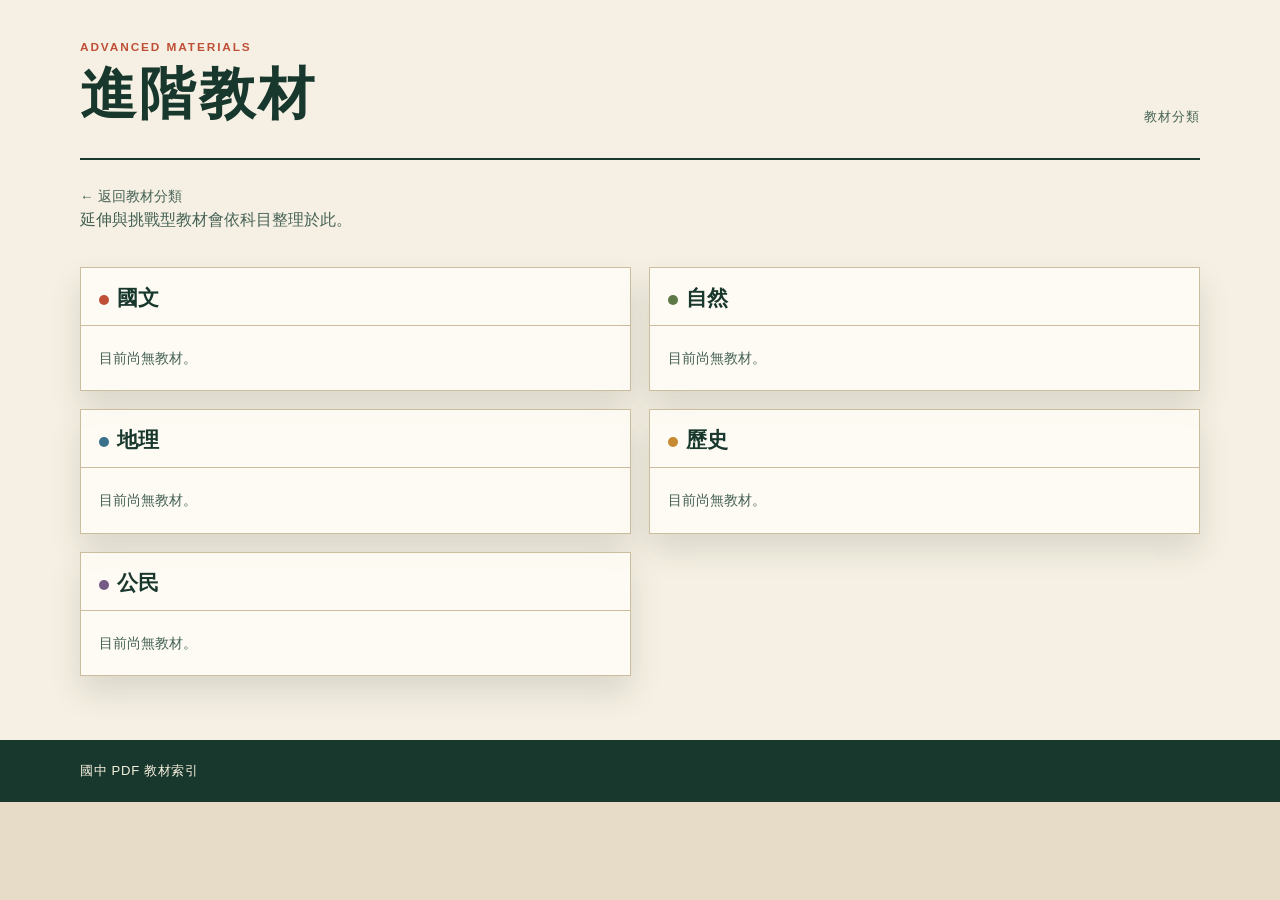
==== advanced.html @ bbd486d7 "Initial PDF textbook index website" ====
<!doctype html>
<html lang="zh-Hant"><head><meta charset="utf-8"><meta name="viewport" content="width=device-width, initial-scale=1"><title>進階教材｜國中PDF教材</title><link rel="stylesheet" href="styles.css"></head><body><header class="site-header"><div><p class="eyebrow">ADVANCED MATERIALS</p><h1>進階教材</h1></div><span class="header-mark">教材分類</span></header><main><a class="crumb" href="index.html">← 返回教材分類</a><p class="term-description">延伸與挑戰型教材會依科目整理於此。</p><section class="subject-grid"><article class="subject chinese"><div class="subject-head"><h2><span class="tag"></span>國文</h2></div><p class="empty">目前尚無教材。</p></article><article class="subject science"><div class="subject-head"><h2><span class="tag"></span>自然</h2></div><p class="empty">目前尚無教材。</p></article><article class="subject geography"><div class="subject-head"><h2><span class="tag"></span>地理</h2></div><p class="empty">目前尚無教材。</p></article><article class="subject history"><div class="subject-head"><h2><span class="tag"></span>歷史</h2></div><p class="empty">目前尚無教材。</p></article><article class="subject civics"><div class="subject-head"><h2><span class="tag"></span>公民</h2></div><p class="empty">目前尚無教材。</p></article></section></main><footer class="site-footer">國中 PDF 教材索引</footer></body></html>
---- styles.css ----
:root {
  --ink: #18372d;
  --ink-soft: #466155;
  --paper: #f5f0e3;
  --paper-deep: #e6dcc7;
  --line: #cbbd9e;
  --vermilion: #bf4f36;
  --gold: #c78932;
  --sky: #39718a;
  --leaf: #5d7a46;
  --violet: #735a85;
  --shadow: 0 16px 30px rgba(36, 47, 33, .13);
}

* { box-sizing: border-box; }

html { background: var(--paper-deep); }

body {
  margin: 0;
  color: var(--ink);
  font-family: "Noto Sans TC", "Microsoft JhengHei", sans-serif;
  background-color: var(--paper);
  background-image: radial-gradient(rgba(66, 77, 50, .08) .7px, transparent .7px);
  background-size: 6px 6px;
}

a { color: inherit; }

.site-header {
  width: min(1120px, calc(100% - 40px));
  margin: 0 auto;
  padding: 42px 0 32px;
  display: flex;
  align-items: flex-end;
  justify-content: space-between;
  gap: 24px;
  border-bottom: 2px solid var(--ink);
}

.eyebrow {
  margin: 0 0 10px;
  color: var(--vermilion);
  font: 700 .74rem/1 "Noto Sans TC", "Microsoft JhengHei", sans-serif;
  letter-spacing: .16em;
}

h1, h2, h3, p { margin-top: 0; }

h1 {
  margin-bottom: 0;
  font-family: "Noto Serif TC", "PMingLiU", serif;
  font-size: clamp(2rem, 4.4vw, 3.8rem);
  line-height: 1.1;
  letter-spacing: .06em;
}

.header-mark {
  color: var(--ink-soft);
  font-size: .83rem;
  letter-spacing: .08em;
  white-space: nowrap;
}

main { width: min(1120px, calc(100% - 40px)); margin: 0 auto; }

.intro {
  max-width: 650px;
  margin: 42px 0 30px;
  color: var(--ink-soft);
  font-size: 1.05rem;
  line-height: 1.9;
}

.section-label {
  display: flex;
  align-items: center;
  gap: 12px;
  margin: 0 0 18px;
  font-size: .82rem;
  letter-spacing: .12em;
}

.section-label::after { content: ""; height: 1px; flex: 1; background: var(--line); }

.term-grid { display: grid; grid-template-columns: repeat(4, 1fr); gap: 14px; padding-bottom: 68px; }

.term-card {
  min-height: 194px;
  display: flex;
  flex-direction: column;
  justify-content: space-between;
  padding: 20px;
  text-decoration: none;
  background: rgba(255, 253, 246, .88);
  border: 1px solid var(--line);
  box-shadow: 4px 5px 0 var(--paper-deep);
  transition: transform .22s ease, box-shadow .22s ease, background-color .22s ease;
}

.term-card:hover, .term-card:focus-visible {
  background: #fffdf7;
  transform: translate(-3px, -4px) rotate(-.35deg);
  box-shadow: 9px 11px 0 var(--ink);
  outline: 3px solid var(--gold);
  outline-offset: 2px;
}

.term-card:nth-child(even) { transform: rotate(.45deg); }
.term-card:nth-child(even):hover, .term-card:nth-child(even):focus-visible { transform: translate(-3px, -4px) rotate(.1deg); }

.card-number { color: var(--vermilion); font: 700 .8rem/1 Georgia, serif; letter-spacing: .09em; }
.term-card h2 { margin: 34px 0 8px; font-family: "Noto Serif TC", "PMingLiU", serif; font-size: 1.35rem; line-height: 1.35; }
.card-note { margin: 0; color: var(--ink-soft); font-size: .84rem; }
.arrow { align-self: flex-end; color: var(--vermilion); font-size: 1.5rem; }

.crumb { display: inline-flex; align-items: center; gap: 8px; margin: 28px 0 0; color: var(--ink-soft); font-size: .86rem; text-decoration: none; }
.crumb:hover { color: var(--vermilion); }

.term-title { margin: 24px 0 12px; }
.term-description { margin-bottom: 32px; color: var(--ink-soft); line-height: 1.8; }

.subject-grid { display: grid; grid-template-columns: repeat(2, minmax(0, 1fr)); gap: 18px; padding-bottom: 64px; }
.subject { background: rgba(255, 253, 246, .86); border: 1px solid var(--line); box-shadow: var(--shadow); overflow: hidden; }
.subject-head { display: flex; align-items: baseline; justify-content: space-between; gap: 10px; padding: 16px 18px 13px; border-bottom: 1px solid var(--line); }
.subject h2 { margin: 0; font-family: "Noto Serif TC", "PMingLiU", serif; font-size: 1.3rem; }
.subject-count { color: var(--ink-soft); font-size: .78rem; }
.tag { display: inline-block; width: 10px; height: 10px; margin-right: 8px; border-radius: 50%; }
.chinese .tag { background: var(--vermilion); }.science .tag { background: var(--leaf); }.geography .tag { background: var(--sky); }.history .tag { background: var(--gold); }.civics .tag { background: var(--violet); }

.document-list { margin: 0; padding: 0; list-style: none; }
.document-list a { display: block; padding: 13px 18px; text-decoration: none; line-height: 1.55; border-bottom: 1px solid rgba(203, 189, 158, .65); transition: background-color .18s ease, padding-left .18s ease; }
.document-list li:last-child a { border-bottom: 0; }
.document-list a:hover, .document-list a:focus-visible { padding-left: 24px; color: var(--vermilion); background: #fff8e8; outline: none; }
.file-label { display: block; margin-bottom: 2px; color: var(--ink); font-size: .94rem; }.file-meta { color: var(--ink-soft); font-size: .76rem; }

.empty { margin: 0; padding: 20px 18px; color: var(--ink-soft); font-size: .9rem; line-height: 1.7; }
.site-footer { padding: 22px max(20px, calc((100% - 1120px) / 2)); color: #f7f0df; font-size: .82rem; letter-spacing: .05em; background: var(--ink); }

@media (max-width: 820px) { .term-grid { grid-template-columns: repeat(2, 1fr); }.subject-grid { grid-template-columns: 1fr; } }
@media (max-width: 540px) { .site-header { padding-top: 28px; align-items: flex-start; flex-direction: column; }.term-grid { grid-template-columns: 1fr; }.term-card { min-height: 154px; }.term-card h2 { margin-top: 18px; } }
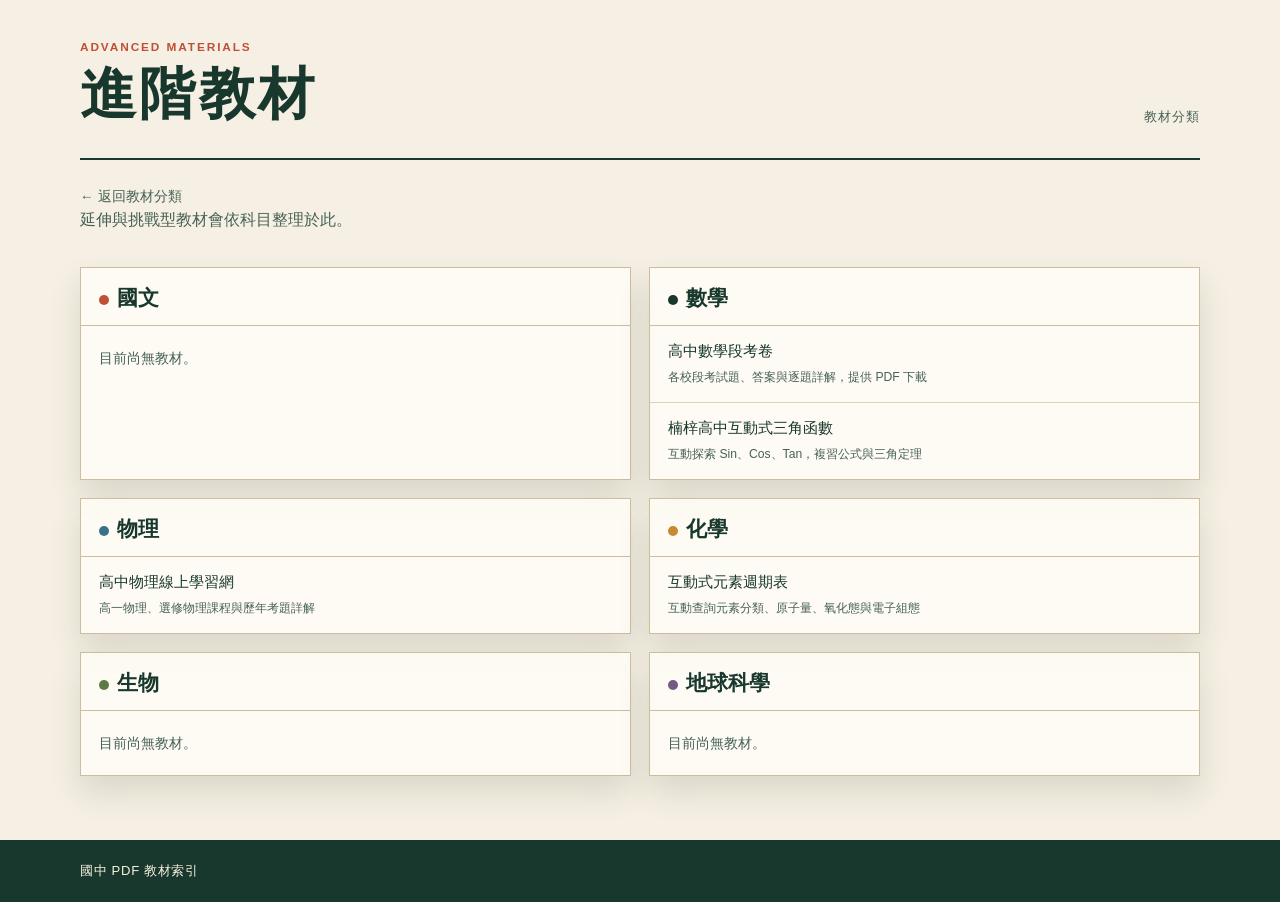
==== commit 73b82a70: "Update advanced learning resources" ====
--- a/advanced.html
+++ b/advanced.html
@@ -1,2 +1,2 @@
 <!doctype html>
-<html lang="zh-Hant"><head><meta charset="utf-8"><meta name="viewport" content="width=device-width, initial-scale=1"><title>進階教材｜國中PDF教材</title><link rel="stylesheet" href="styles.css"></head><body><header class="site-header"><div><p class="eyebrow">ADVANCED MATERIALS</p><h1>進階教材</h1></div><span class="header-mark">教材分類</span></header><main><a class="crumb" href="index.html">← 返回教材分類</a><p class="term-description">延伸與挑戰型教材會依科目整理於此。</p><section class="subject-grid"><article class="subject chinese"><div class="subject-head"><h2><span class="tag"></span>國文</h2></div><p class="empty">目前尚無教材。</p></article><article class="subject science"><div class="subject-head"><h2><span class="tag"></span>自然</h2></div><p class="empty">目前尚無教材。</p></article><article class="subject geography"><div class="subject-head"><h2><span class="tag"></span>地理</h2></div><p class="empty">目前尚無教材。</p></article><article class="subject history"><div class="subject-head"><h2><span class="tag"></span>歷史</h2></div><p class="empty">目前尚無教材。</p></article><article class="subject civics"><div class="subject-head"><h2><span class="tag"></span>公民</h2></div><p class="empty">目前尚無教材。</p></article></section></main><footer class="site-footer">國中 PDF 教材索引</footer></body></html>
+<html lang="zh-Hant"><head><meta charset="utf-8"><meta name="viewport" content="width=device-width, initial-scale=1"><title>進階教材｜國中PDF教材</title><link rel="stylesheet" href="styles.css"></head><body><header class="site-header"><div><p class="eyebrow">ADVANCED MATERIALS</p><h1>進階教材</h1></div><span class="header-mark">教材分類</span></header><main><a class="crumb" href="index.html">← 返回教材分類</a><p class="term-description">延伸與挑戰型教材會依科目整理於此。</p><section class="subject-grid"><article class="subject chinese"><div class="subject-head"><h2><span class="tag"></span>國文</h2></div><p class="empty">目前尚無教材。</p></article><article class="subject math"><div class="subject-head"><h2><span class="tag"></span>數學</h2></div><ul class="document-list"><li><a href="https://www.royalblue-education.com/school-exams" target="_blank" rel="noopener noreferrer"><span class="file-label">高中數學段考卷</span><span class="file-meta">各校段考試題、答案與逐題詳解，提供 PDF 下載</span></a></li><li><a href="https://imkait.github.io/Trigono/" target="_blank" rel="noopener noreferrer"><span class="file-label">楠梓高中互動式三角函數</span><span class="file-meta">互動探索 Sin、Cos、Tan，複習公式與三角定理</span></a></li></ul></article><article class="subject physics"><div class="subject-head"><h2><span class="tag"></span>物理</h2></div><ul class="document-list"><li><a href="https://sites.google.com/site/phyelearning/" target="_blank" rel="noopener noreferrer"><span class="file-label">高中物理線上學習網</span><span class="file-meta">高一物理、選修物理課程與歷年考題詳解</span></a></li></ul></article><article class="subject chemistry"><div class="subject-head"><h2><span class="tag"></span>化學</h2></div><ul class="document-list"><li><a href="https://imkait.github.io/Elements/" target="_blank" rel="noopener noreferrer"><span class="file-label">互動式元素週期表</span><span class="file-meta">互動查詢元素分類、原子量、氧化態與電子組態</span></a></li></ul></article><article class="subject biology"><div class="subject-head"><h2><span class="tag"></span>生物</h2></div><p class="empty">目前尚無教材。</p></article><article class="subject earth-science"><div class="subject-head"><h2><span class="tag"></span>地球科學</h2></div><p class="empty">目前尚無教材。</p></article></section></main><footer class="site-footer">國中 PDF 教材索引</footer></body></html>
--- a/styles.css
+++ b/styles.css
@@ -126,7 +126,7 @@
 .subject h2 { margin: 0; font-family: "Noto Serif TC", "PMingLiU", serif; font-size: 1.3rem; }
 .subject-count { color: var(--ink-soft); font-size: .78rem; }
 .tag { display: inline-block; width: 10px; height: 10px; margin-right: 8px; border-radius: 50%; }
-.chinese .tag { background: var(--vermilion); }.science .tag { background: var(--leaf); }.geography .tag { background: var(--sky); }.history .tag { background: var(--gold); }.civics .tag { background: var(--violet); }
+.chinese .tag { background: var(--vermilion); }.science .tag { background: var(--leaf); }.math .tag { background: var(--ink); }.physics .tag { background: var(--sky); }.chemistry .tag { background: var(--gold); }.biology .tag { background: var(--leaf); }.earth-science .tag { background: var(--violet); }.geography .tag { background: var(--sky); }.history .tag { background: var(--gold); }.civics .tag { background: var(--violet); }
 
 .document-list { margin: 0; padding: 0; list-style: none; }
 .document-list a { display: block; padding: 13px 18px; text-decoration: none; line-height: 1.55; border-bottom: 1px solid rgba(203, 189, 158, .65); transition: background-color .18s ease, padding-left .18s ease; }
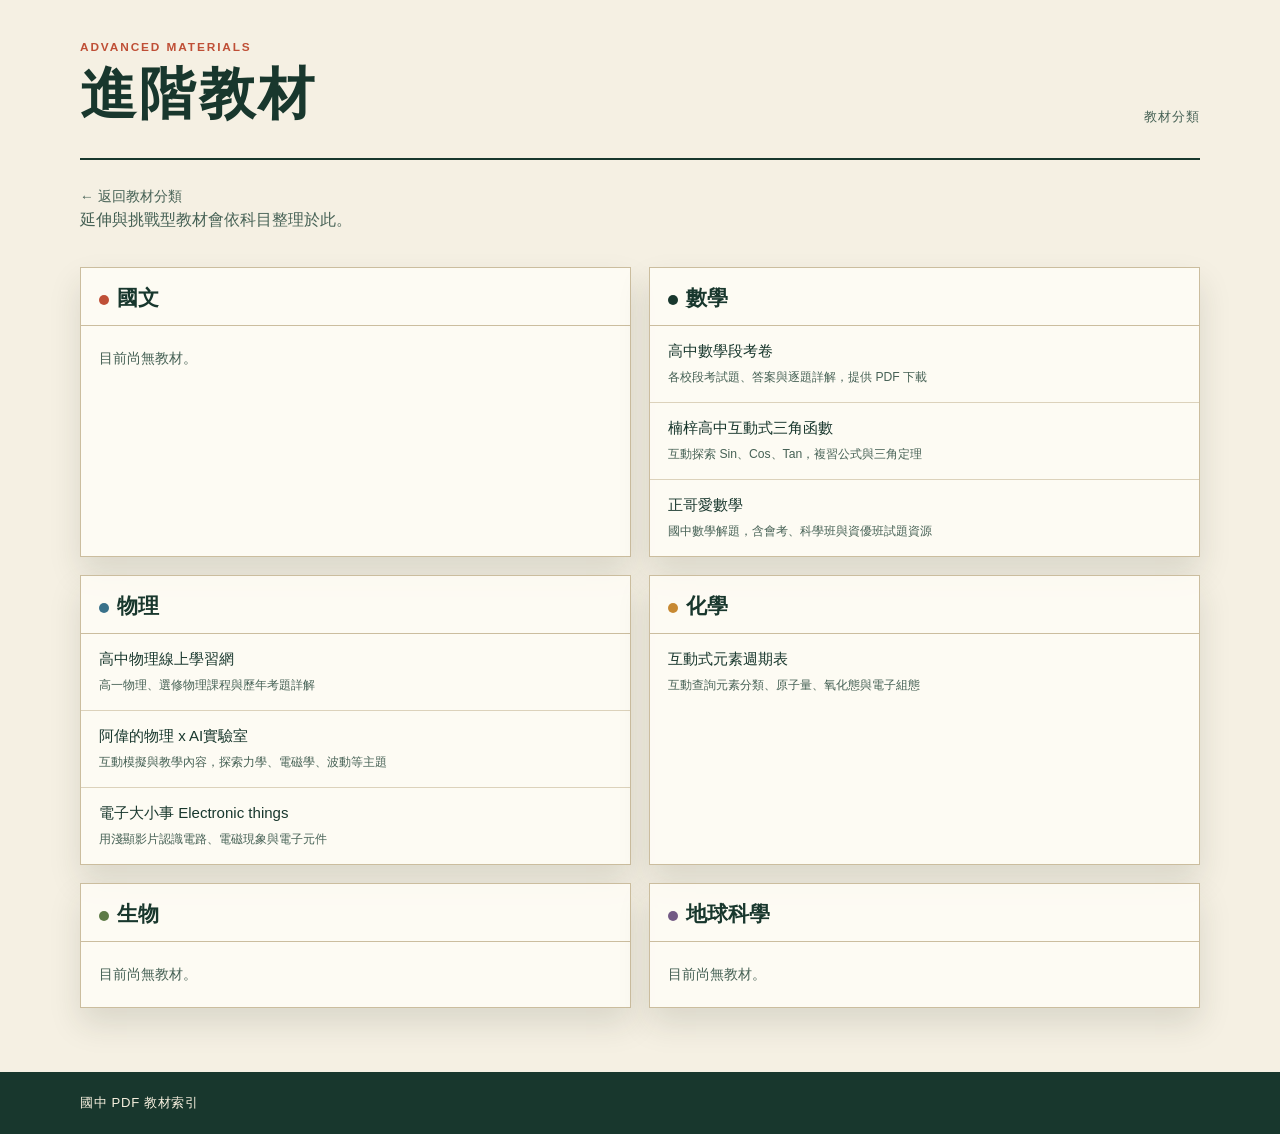
==== commit fc9300df: "Add math and physics learning resources" ====
--- a/advanced.html
+++ b/advanced.html
@@ -1,2 +1,2 @@
 <!doctype html>
-<html lang="zh-Hant"><head><meta charset="utf-8"><meta name="viewport" content="width=device-width, initial-scale=1"><title>進階教材｜國中PDF教材</title><link rel="stylesheet" href="styles.css"></head><body><header class="site-header"><div><p class="eyebrow">ADVANCED MATERIALS</p><h1>進階教材</h1></div><span class="header-mark">教材分類</span></header><main><a class="crumb" href="index.html">← 返回教材分類</a><p class="term-description">延伸與挑戰型教材會依科目整理於此。</p><section class="subject-grid"><article class="subject chinese"><div class="subject-head"><h2><span class="tag"></span>國文</h2></div><p class="empty">目前尚無教材。</p></article><article class="subject math"><div class="subject-head"><h2><span class="tag"></span>數學</h2></div><ul class="document-list"><li><a href="https://www.royalblue-education.com/school-exams" target="_blank" rel="noopener noreferrer"><span class="file-label">高中數學段考卷</span><span class="file-meta">各校段考試題、答案與逐題詳解，提供 PDF 下載</span></a></li><li><a href="https://imkait.github.io/Trigono/" target="_blank" rel="noopener noreferrer"><span class="file-label">楠梓高中互動式三角函數</span><span class="file-meta">互動探索 Sin、Cos、Tan，複習公式與三角定理</span></a></li></ul></article><article class="subject physics"><div class="subject-head"><h2><span class="tag"></span>物理</h2></div><ul class="document-list"><li><a href="https://sites.google.com/site/phyelearning/" target="_blank" rel="noopener noreferrer"><span class="file-label">高中物理線上學習網</span><span class="file-meta">高一物理、選修物理課程與歷年考題詳解</span></a></li></ul></article><article class="subject chemistry"><div class="subject-head"><h2><span class="tag"></span>化學</h2></div><ul class="document-list"><li><a href="https://imkait.github.io/Elements/" target="_blank" rel="noopener noreferrer"><span class="file-label">互動式元素週期表</span><span class="file-meta">互動查詢元素分類、原子量、氧化態與電子組態</span></a></li></ul></article><article class="subject biology"><div class="subject-head"><h2><span class="tag"></span>生物</h2></div><p class="empty">目前尚無教材。</p></article><article class="subject earth-science"><div class="subject-head"><h2><span class="tag"></span>地球科學</h2></div><p class="empty">目前尚無教材。</p></article></section></main><footer class="site-footer">國中 PDF 教材索引</footer></body></html>
+<html lang="zh-Hant"><head><meta charset="utf-8"><meta name="viewport" content="width=device-width, initial-scale=1"><title>進階教材｜國中PDF教材</title><link rel="stylesheet" href="styles.css"></head><body><header class="site-header"><div><p class="eyebrow">ADVANCED MATERIALS</p><h1>進階教材</h1></div><span class="header-mark">教材分類</span></header><main><a class="crumb" href="index.html">← 返回教材分類</a><p class="term-description">延伸與挑戰型教材會依科目整理於此。</p><section class="subject-grid"><article class="subject chinese"><div class="subject-head"><h2><span class="tag"></span>國文</h2></div><p class="empty">目前尚無教材。</p></article><article class="subject math"><div class="subject-head"><h2><span class="tag"></span>數學</h2></div><ul class="document-list"><li><a href="https://www.royalblue-education.com/school-exams" target="_blank" rel="noopener noreferrer"><span class="file-label">高中數學段考卷</span><span class="file-meta">各校段考試題、答案與逐題詳解，提供 PDF 下載</span></a></li><li><a href="https://imkait.github.io/Trigono/" target="_blank" rel="noopener noreferrer"><span class="file-label">楠梓高中互動式三角函數</span><span class="file-meta">互動探索 Sin、Cos、Tan，複習公式與三角定理</span></a></li><li><a href="https://sites.google.com/chjs.ntpc.edu.tw/carlovemath/%E9%A6%96%E9%A0%81?authuser=0" target="_blank" rel="noopener noreferrer"><span class="file-label">正哥愛數學</span><span class="file-meta">國中數學解題，含會考、科學班與資優班試題資源</span></a></li></ul></article><article class="subject physics"><div class="subject-head"><h2><span class="tag"></span>物理</h2></div><ul class="document-list"><li><a href="https://sites.google.com/site/phyelearning/" target="_blank" rel="noopener noreferrer"><span class="file-label">高中物理線上學習網</span><span class="file-meta">高一物理、選修物理課程與歷年考題詳解</span></a></li><li><a href="https://aweilab.com/" target="_blank" rel="noopener noreferrer"><span class="file-label">阿偉的物理 x AI實驗室</span><span class="file-meta">互動模擬與教學內容，探索力學、電磁學、波動等主題</span></a></li><li><a href="https://www.youtube.com/@ElectronicthingsET" target="_blank" rel="noopener noreferrer"><span class="file-label">電子大小事 Electronic things</span><span class="file-meta">用淺顯影片認識電路、電磁現象與電子元件</span></a></li></ul></article><article class="subject chemistry"><div class="subject-head"><h2><span class="tag"></span>化學</h2></div><ul class="document-list"><li><a href="https://imkait.github.io/Elements/" target="_blank" rel="noopener noreferrer"><span class="file-label">互動式元素週期表</span><span class="file-meta">互動查詢元素分類、原子量、氧化態與電子組態</span></a></li></ul></article><article class="subject biology"><div class="subject-head"><h2><span class="tag"></span>生物</h2></div><p class="empty">目前尚無教材。</p></article><article class="subject earth-science"><div class="subject-head"><h2><span class="tag"></span>地球科學</h2></div><p class="empty">目前尚無教材。</p></article></section></main><footer class="site-footer">國中 PDF 教材索引</footer></body></html>
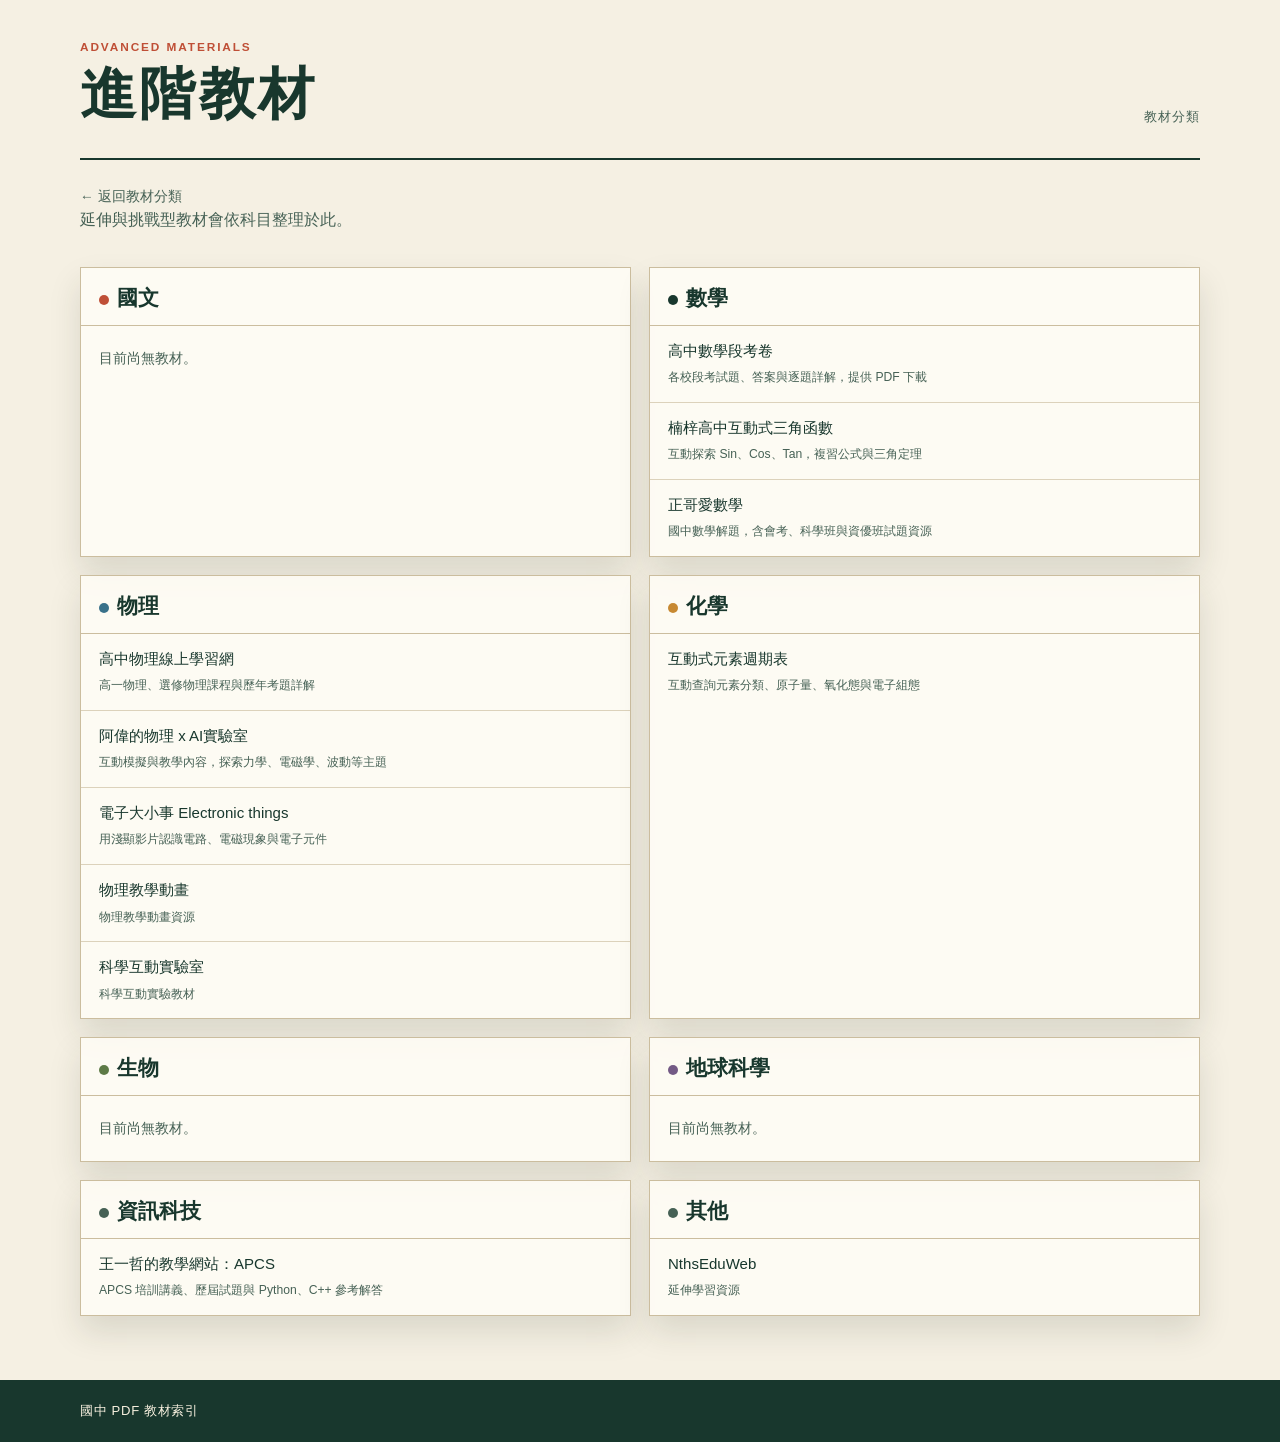
==== commit 7791ff95: "新增進階教材資訊科技與其他分類及學習資源" ====
--- a/advanced.html
+++ b/advanced.html
@@ -1,2 +1,2 @@
 <!doctype html>
-<html lang="zh-Hant"><head><meta charset="utf-8"><meta name="viewport" content="width=device-width, initial-scale=1"><title>進階教材｜國中PDF教材</title><link rel="stylesheet" href="styles.css"></head><body><header class="site-header"><div><p class="eyebrow">ADVANCED MATERIALS</p><h1>進階教材</h1></div><span class="header-mark">教材分類</span></header><main><a class="crumb" href="index.html">← 返回教材分類</a><p class="term-description">延伸與挑戰型教材會依科目整理於此。</p><section class="subject-grid"><article class="subject chinese"><div class="subject-head"><h2><span class="tag"></span>國文</h2></div><p class="empty">目前尚無教材。</p></article><article class="subject math"><div class="subject-head"><h2><span class="tag"></span>數學</h2></div><ul class="document-list"><li><a href="https://www.royalblue-education.com/school-exams" target="_blank" rel="noopener noreferrer"><span class="file-label">高中數學段考卷</span><span class="file-meta">各校段考試題、答案與逐題詳解，提供 PDF 下載</span></a></li><li><a href="https://imkait.github.io/Trigono/" target="_blank" rel="noopener noreferrer"><span class="file-label">楠梓高中互動式三角函數</span><span class="file-meta">互動探索 Sin、Cos、Tan，複習公式與三角定理</span></a></li><li><a href="https://sites.google.com/chjs.ntpc.edu.tw/carlovemath/%E9%A6%96%E9%A0%81?authuser=0" target="_blank" rel="noopener noreferrer"><span class="file-label">正哥愛數學</span><span class="file-meta">國中數學解題，含會考、科學班與資優班試題資源</span></a></li></ul></article><article class="subject physics"><div class="subject-head"><h2><span class="tag"></span>物理</h2></div><ul class="document-list"><li><a href="https://sites.google.com/site/phyelearning/" target="_blank" rel="noopener noreferrer"><span class="file-label">高中物理線上學習網</span><span class="file-meta">高一物理、選修物理課程與歷年考題詳解</span></a></li><li><a href="https://aweilab.com/" target="_blank" rel="noopener noreferrer"><span class="file-label">阿偉的物理 x AI實驗室</span><span class="file-meta">互動模擬與教學內容，探索力學、電磁學、波動等主題</span></a></li><li><a href="https://www.youtube.com/@ElectronicthingsET" target="_blank" rel="noopener noreferrer"><span class="file-label">電子大小事 Electronic things</span><span class="file-meta">用淺顯影片認識電路、電磁現象與電子元件</span></a></li></ul></article><article class="subject chemistry"><div class="subject-head"><h2><span class="tag"></span>化學</h2></div><ul class="document-list"><li><a href="https://imkait.github.io/Elements/" target="_blank" rel="noopener noreferrer"><span class="file-label">互動式元素週期表</span><span class="file-meta">互動查詢元素分類、原子量、氧化態與電子組態</span></a></li></ul></article><article class="subject biology"><div class="subject-head"><h2><span class="tag"></span>生物</h2></div><p class="empty">目前尚無教材。</p></article><article class="subject earth-science"><div class="subject-head"><h2><span class="tag"></span>地球科學</h2></div><p class="empty">目前尚無教材。</p></article></section></main><footer class="site-footer">國中 PDF 教材索引</footer></body></html>
+<html lang="zh-Hant"><head><meta charset="utf-8"><meta name="viewport" content="width=device-width, initial-scale=1"><title>進階教材｜國中PDF教材</title><link rel="stylesheet" href="styles.css"></head><body><header class="site-header"><div><p class="eyebrow">ADVANCED MATERIALS</p><h1>進階教材</h1></div><span class="header-mark">教材分類</span></header><main><a class="crumb" href="index.html">← 返回教材分類</a><p class="term-description">延伸與挑戰型教材會依科目整理於此。</p><section class="subject-grid"><article class="subject chinese"><div class="subject-head"><h2><span class="tag"></span>國文</h2></div><p class="empty">目前尚無教材。</p></article><article class="subject math"><div class="subject-head"><h2><span class="tag"></span>數學</h2></div><ul class="document-list"><li><a href="https://www.royalblue-education.com/school-exams" target="_blank" rel="noopener noreferrer"><span class="file-label">高中數學段考卷</span><span class="file-meta">各校段考試題、答案與逐題詳解，提供 PDF 下載</span></a></li><li><a href="https://imkait.github.io/Trigono/" target="_blank" rel="noopener noreferrer"><span class="file-label">楠梓高中互動式三角函數</span><span class="file-meta">互動探索 Sin、Cos、Tan，複習公式與三角定理</span></a></li><li><a href="https://sites.google.com/chjs.ntpc.edu.tw/carlovemath/%E9%A6%96%E9%A0%81?authuser=0" target="_blank" rel="noopener noreferrer"><span class="file-label">正哥愛數學</span><span class="file-meta">國中數學解題，含會考、科學班與資優班試題資源</span></a></li></ul></article><article class="subject physics"><div class="subject-head"><h2><span class="tag"></span>物理</h2></div><ul class="document-list"><li><a href="https://sites.google.com/site/phyelearning/" target="_blank" rel="noopener noreferrer"><span class="file-label">高中物理線上學習網</span><span class="file-meta">高一物理、選修物理課程與歷年考題詳解</span></a></li><li><a href="https://aweilab.com/" target="_blank" rel="noopener noreferrer"><span class="file-label">阿偉的物理 x AI實驗室</span><span class="file-meta">互動模擬與教學內容，探索力學、電磁學、波動等主題</span></a></li><li><a href="https://www.youtube.com/@ElectronicthingsET" target="_blank" rel="noopener noreferrer"><span class="file-label">電子大小事 Electronic things</span><span class="file-meta">用淺顯影片認識電路、電磁現象與電子元件</span></a></li><li><a href="https://www.haha90.url.tw/content/TeachAnime/allTeachinfAnimation/honor/honor.html" target="_blank" rel="noopener noreferrer"><span class="file-label">物理教學動畫</span><span class="file-meta">物理教學動畫資源</span></a></li><li><a href="https://claude.ai/artifact/NQHuovWcfnT7dYycfuuTie" target="_blank" rel="noopener noreferrer"><span class="file-label">科學互動實驗室</span><span class="file-meta">科學互動實驗教材</span></a></li></ul></article><article class="subject chemistry"><div class="subject-head"><h2><span class="tag"></span>化學</h2></div><ul class="document-list"><li><a href="https://imkait.github.io/Elements/" target="_blank" rel="noopener noreferrer"><span class="file-label">互動式元素週期表</span><span class="file-meta">互動查詢元素分類、原子量、氧化態與電子組態</span></a></li></ul></article><article class="subject biology"><div class="subject-head"><h2><span class="tag"></span>生物</h2></div><p class="empty">目前尚無教材。</p></article><article class="subject earth-science"><div class="subject-head"><h2><span class="tag"></span>地球科學</h2></div><p class="empty">目前尚無教材。</p></article><article class="subject information-technology"><div class="subject-head"><h2><span class="tag" style="background: var(--ink-soft)"></span>資訊科技</h2></div><ul class="document-list"><li><a href="https://sites.google.com/view/yizhe/%E8%AA%B2%E7%A8%8B/apcs" target="_blank" rel="noopener noreferrer"><span class="file-label">王一哲的教學網站：APCS</span><span class="file-meta">APCS 培訓講義、歷屆試題與 Python、C++ 參考解答</span></a></li></ul></article><article class="subject other"><div class="subject-head"><h2><span class="tag" style="background: var(--ink-soft)"></span>其他</h2></div><ul class="document-list"><li><a href="https://imkait.github.io/NthsEduWeb/" target="_blank" rel="noopener noreferrer"><span class="file-label">NthsEduWeb</span><span class="file-meta">延伸學習資源</span></a></li></ul></article></section></main><footer class="site-footer">國中 PDF 教材索引</footer></body></html>
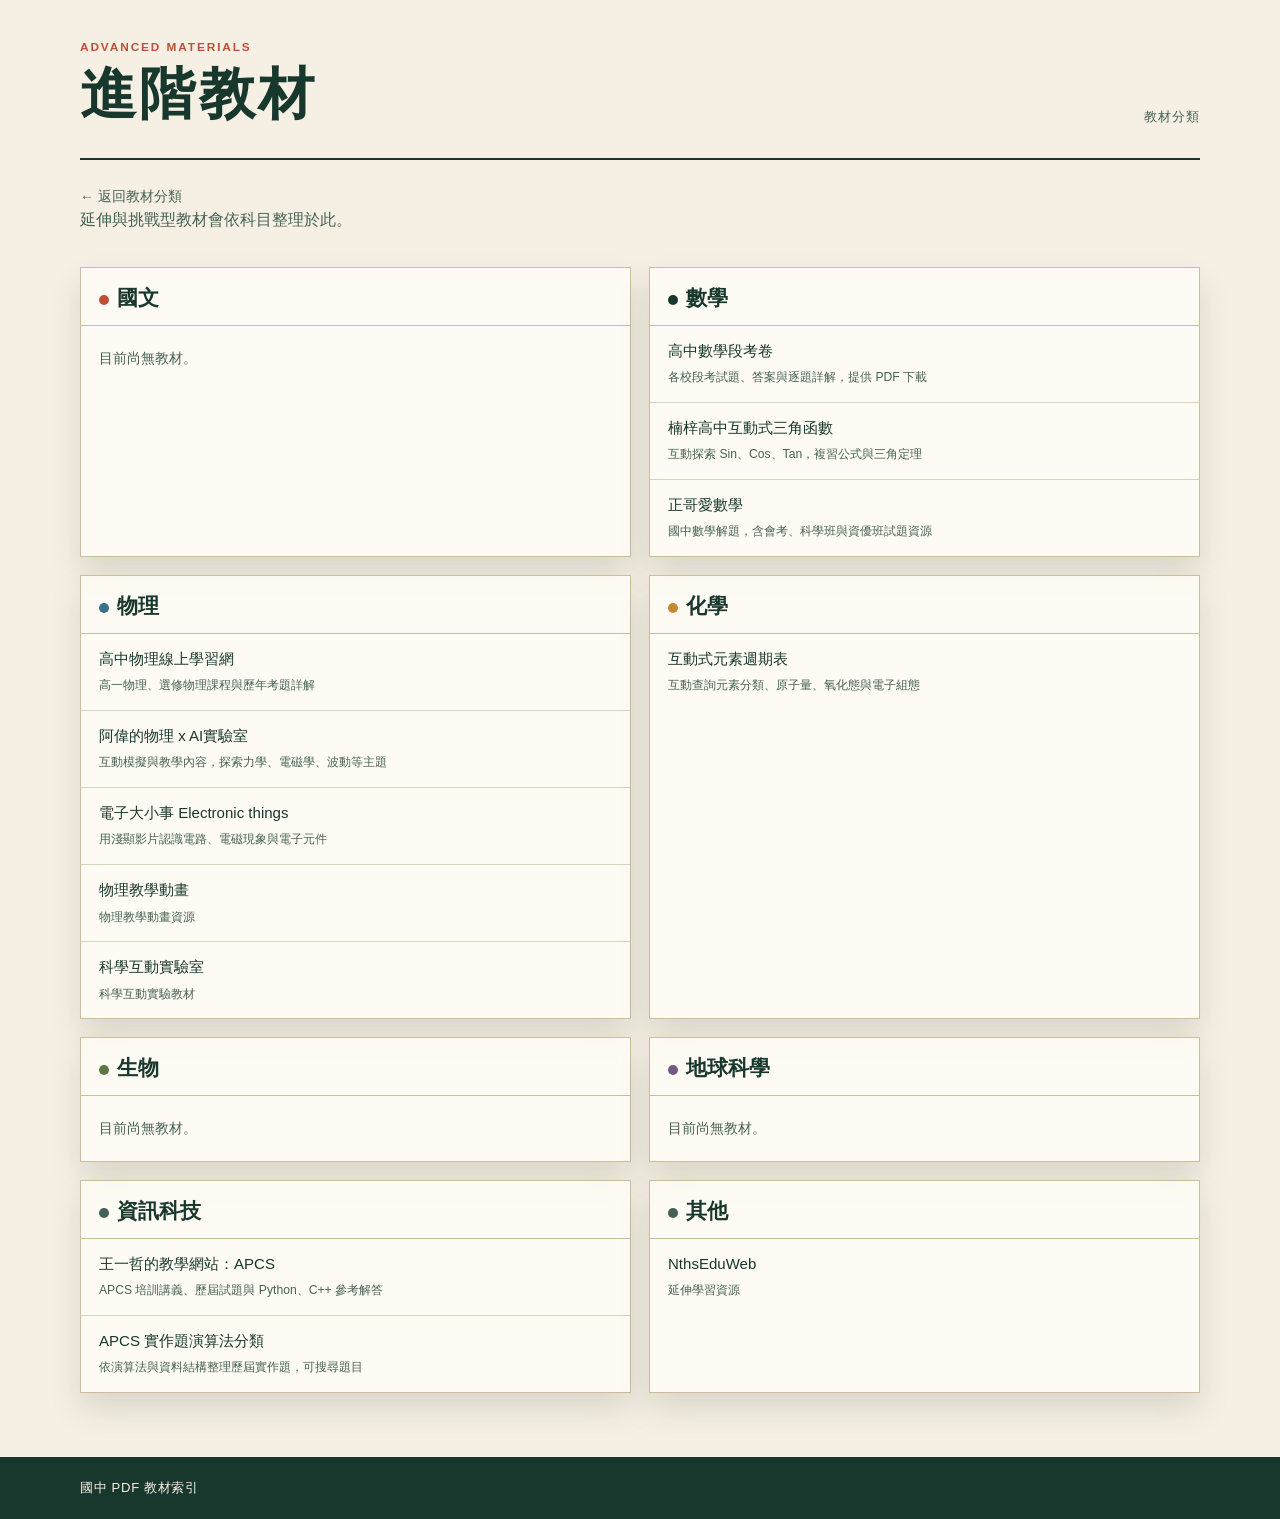
==== commit c031ef37: "Add APCS classification to advanced materials" ====
--- a/advanced.html
+++ b/advanced.html
@@ -1,2 +1,2 @@
 <!doctype html>
-<html lang="zh-Hant"><head><meta charset="utf-8"><meta name="viewport" content="width=device-width, initial-scale=1"><title>進階教材｜國中PDF教材</title><link rel="stylesheet" href="styles.css"></head><body><header class="site-header"><div><p class="eyebrow">ADVANCED MATERIALS</p><h1>進階教材</h1></div><span class="header-mark">教材分類</span></header><main><a class="crumb" href="index.html">← 返回教材分類</a><p class="term-description">延伸與挑戰型教材會依科目整理於此。</p><section class="subject-grid"><article class="subject chinese"><div class="subject-head"><h2><span class="tag"></span>國文</h2></div><p class="empty">目前尚無教材。</p></article><article class="subject math"><div class="subject-head"><h2><span class="tag"></span>數學</h2></div><ul class="document-list"><li><a href="https://www.royalblue-education.com/school-exams" target="_blank" rel="noopener noreferrer"><span class="file-label">高中數學段考卷</span><span class="file-meta">各校段考試題、答案與逐題詳解，提供 PDF 下載</span></a></li><li><a href="https://imkait.github.io/Trigono/" target="_blank" rel="noopener noreferrer"><span class="file-label">楠梓高中互動式三角函數</span><span class="file-meta">互動探索 Sin、Cos、Tan，複習公式與三角定理</span></a></li><li><a href="https://sites.google.com/chjs.ntpc.edu.tw/carlovemath/%E9%A6%96%E9%A0%81?authuser=0" target="_blank" rel="noopener noreferrer"><span class="file-label">正哥愛數學</span><span class="file-meta">國中數學解題，含會考、科學班與資優班試題資源</span></a></li></ul></article><article class="subject physics"><div class="subject-head"><h2><span class="tag"></span>物理</h2></div><ul class="document-list"><li><a href="https://sites.google.com/site/phyelearning/" target="_blank" rel="noopener noreferrer"><span class="file-label">高中物理線上學習網</span><span class="file-meta">高一物理、選修物理課程與歷年考題詳解</span></a></li><li><a href="https://aweilab.com/" target="_blank" rel="noopener noreferrer"><span class="file-label">阿偉的物理 x AI實驗室</span><span class="file-meta">互動模擬與教學內容，探索力學、電磁學、波動等主題</span></a></li><li><a href="https://www.youtube.com/@ElectronicthingsET" target="_blank" rel="noopener noreferrer"><span class="file-label">電子大小事 Electronic things</span><span class="file-meta">用淺顯影片認識電路、電磁現象與電子元件</span></a></li><li><a href="https://www.haha90.url.tw/content/TeachAnime/allTeachinfAnimation/honor/honor.html" target="_blank" rel="noopener noreferrer"><span class="file-label">物理教學動畫</span><span class="file-meta">物理教學動畫資源</span></a></li><li><a href="https://claude.ai/artifact/NQHuovWcfnT7dYycfuuTie" target="_blank" rel="noopener noreferrer"><span class="file-label">科學互動實驗室</span><span class="file-meta">科學互動實驗教材</span></a></li></ul></article><article class="subject chemistry"><div class="subject-head"><h2><span class="tag"></span>化學</h2></div><ul class="document-list"><li><a href="https://imkait.github.io/Elements/" target="_blank" rel="noopener noreferrer"><span class="file-label">互動式元素週期表</span><span class="file-meta">互動查詢元素分類、原子量、氧化態與電子組態</span></a></li></ul></article><article class="subject biology"><div class="subject-head"><h2><span class="tag"></span>生物</h2></div><p class="empty">目前尚無教材。</p></article><article class="subject earth-science"><div class="subject-head"><h2><span class="tag"></span>地球科學</h2></div><p class="empty">目前尚無教材。</p></article><article class="subject information-technology"><div class="subject-head"><h2><span class="tag" style="background: var(--ink-soft)"></span>資訊科技</h2></div><ul class="document-list"><li><a href="https://sites.google.com/view/yizhe/%E8%AA%B2%E7%A8%8B/apcs" target="_blank" rel="noopener noreferrer"><span class="file-label">王一哲的教學網站：APCS</span><span class="file-meta">APCS 培訓講義、歷屆試題與 Python、C++ 參考解答</span></a></li></ul></article><article class="subject other"><div class="subject-head"><h2><span class="tag" style="background: var(--ink-soft)"></span>其他</h2></div><ul class="document-list"><li><a href="https://imkait.github.io/NthsEduWeb/" target="_blank" rel="noopener noreferrer"><span class="file-label">NthsEduWeb</span><span class="file-meta">延伸學習資源</span></a></li></ul></article></section></main><footer class="site-footer">國中 PDF 教材索引</footer></body></html>
+<html lang="zh-Hant"><head><meta charset="utf-8"><meta name="viewport" content="width=device-width, initial-scale=1"><title>進階教材｜國中PDF教材</title><link rel="stylesheet" href="styles.css"></head><body><header class="site-header"><div><p class="eyebrow">ADVANCED MATERIALS</p><h1>進階教材</h1></div><span class="header-mark">教材分類</span></header><main><a class="crumb" href="index.html">← 返回教材分類</a><p class="term-description">延伸與挑戰型教材會依科目整理於此。</p><section class="subject-grid"><article class="subject chinese"><div class="subject-head"><h2><span class="tag"></span>國文</h2></div><p class="empty">目前尚無教材。</p></article><article class="subject math"><div class="subject-head"><h2><span class="tag"></span>數學</h2></div><ul class="document-list"><li><a href="https://www.royalblue-education.com/school-exams" target="_blank" rel="noopener noreferrer"><span class="file-label">高中數學段考卷</span><span class="file-meta">各校段考試題、答案與逐題詳解，提供 PDF 下載</span></a></li><li><a href="https://imkait.github.io/Trigono/" target="_blank" rel="noopener noreferrer"><span class="file-label">楠梓高中互動式三角函數</span><span class="file-meta">互動探索 Sin、Cos、Tan，複習公式與三角定理</span></a></li><li><a href="https://sites.google.com/chjs.ntpc.edu.tw/carlovemath/%E9%A6%96%E9%A0%81?authuser=0" target="_blank" rel="noopener noreferrer"><span class="file-label">正哥愛數學</span><span class="file-meta">國中數學解題，含會考、科學班與資優班試題資源</span></a></li></ul></article><article class="subject physics"><div class="subject-head"><h2><span class="tag"></span>物理</h2></div><ul class="document-list"><li><a href="https://sites.google.com/site/phyelearning/" target="_blank" rel="noopener noreferrer"><span class="file-label">高中物理線上學習網</span><span class="file-meta">高一物理、選修物理課程與歷年考題詳解</span></a></li><li><a href="https://aweilab.com/" target="_blank" rel="noopener noreferrer"><span class="file-label">阿偉的物理 x AI實驗室</span><span class="file-meta">互動模擬與教學內容，探索力學、電磁學、波動等主題</span></a></li><li><a href="https://www.youtube.com/@ElectronicthingsET" target="_blank" rel="noopener noreferrer"><span class="file-label">電子大小事 Electronic things</span><span class="file-meta">用淺顯影片認識電路、電磁現象與電子元件</span></a></li><li><a href="https://www.haha90.url.tw/content/TeachAnime/allTeachinfAnimation/honor/honor.html" target="_blank" rel="noopener noreferrer"><span class="file-label">物理教學動畫</span><span class="file-meta">物理教學動畫資源</span></a></li><li><a href="https://claude.ai/artifact/NQHuovWcfnT7dYycfuuTie" target="_blank" rel="noopener noreferrer"><span class="file-label">科學互動實驗室</span><span class="file-meta">科學互動實驗教材</span></a></li></ul></article><article class="subject chemistry"><div class="subject-head"><h2><span class="tag"></span>化學</h2></div><ul class="document-list"><li><a href="https://imkait.github.io/Elements/" target="_blank" rel="noopener noreferrer"><span class="file-label">互動式元素週期表</span><span class="file-meta">互動查詢元素分類、原子量、氧化態與電子組態</span></a></li></ul></article><article class="subject biology"><div class="subject-head"><h2><span class="tag"></span>生物</h2></div><p class="empty">目前尚無教材。</p></article><article class="subject earth-science"><div class="subject-head"><h2><span class="tag"></span>地球科學</h2></div><p class="empty">目前尚無教材。</p></article><article class="subject information-technology"><div class="subject-head"><h2><span class="tag" style="background: var(--ink-soft)"></span>資訊科技</h2></div><ul class="document-list"><li><a href="https://sites.google.com/view/yizhe/%E8%AA%B2%E7%A8%8B/apcs" target="_blank" rel="noopener noreferrer"><span class="file-label">王一哲的教學網站：APCS</span><span class="file-meta">APCS 培訓講義、歷屆試題與 Python、C++ 參考解答</span></a></li><li><a href="apcs-classification.html"><span class="file-label">APCS 實作題演算法分類</span><span class="file-meta">依演算法與資料結構整理歷屆實作題，可搜尋題目</span></a></li></ul></article><article class="subject other"><div class="subject-head"><h2><span class="tag" style="background: var(--ink-soft)"></span>其他</h2></div><ul class="document-list"><li><a href="https://imkait.github.io/NthsEduWeb/" target="_blank" rel="noopener noreferrer"><span class="file-label">NthsEduWeb</span><span class="file-meta">延伸學習資源</span></a></li></ul></article></section></main><footer class="site-footer">國中 PDF 教材索引</footer></body></html>
